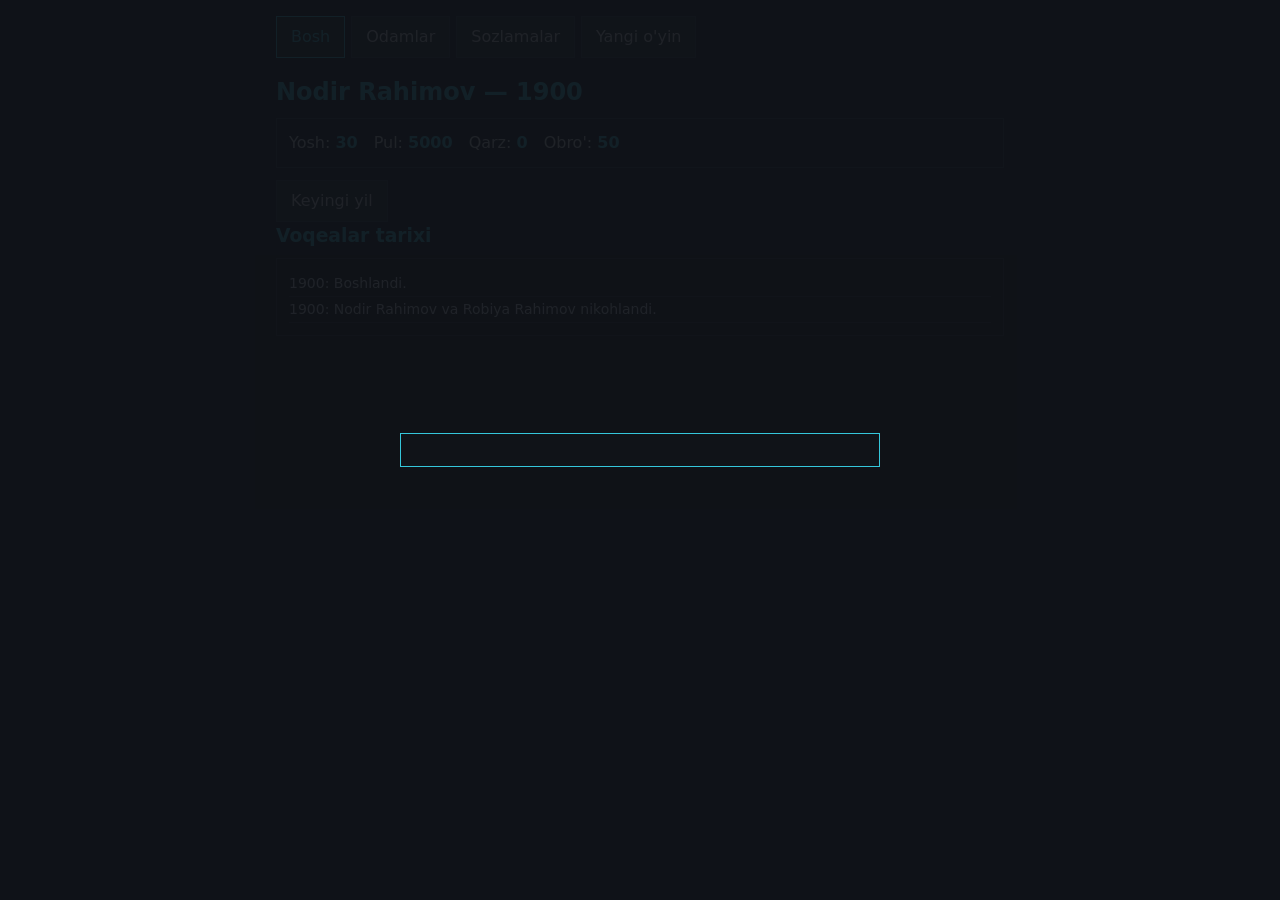
==== index.html @ 447b0ac4 "Rename variable/field naming table across intimacy files; fix file extensions Rename intimacy.js to " ====
<!doctype html>
<html lang="uz">
<head>
<meta charset="utf-8">
<meta name="viewport" content="width=device-width, initial-scale=1">
<title>Nasl</title>
<link rel="stylesheet" href="style.css">
</head>
<body>
<div id="ilova">
  <nav id="menyu"></nav>
  <main id="korinish"></main>
</div>
<div id="voqea" class="yashirin"><div class="oyna" id="voqeaOyna"></div></div>

<script src="engine.js"></script>
<script src="aloqa.js"></script>
<script src="tekshir.js"></script>
<script src="ui_intimacy.js"></script>
<script>
"use strict";
const $ = (id) => document.getElementById(id);
const ekranlar = { bosh: "Bosh", odamlar: "Odamlar", sozlamalar: "Sozlamalar", yangi: "Yangi o'yin" };
let ekran = "bosh";
let tanlangan = null;

// Sozlamalar yorlig'i va tanlovlari (faqat engine'dagi kalitlar)
const yorliq = {
  nikoh: "Nikoh", lesbian: "Ayollar orasidagi munosabat", xxx: "Ochiq mazmun",
  matn: "Matn ochiqligi", olim: "O'lim", tasodif: "Tasodif", qiyinlik: "Qiyinlik"
};
const tanlov = {
  nikoh: ["mono", "kop", "cheksiz"],
  matn: ["ishora", "orta", "ochiq"],
  tasodif: ["past", "orta", "yuqori"],
  qiyinlik: ["yumshoq", "normal", "qattiq"]
};

function el(tag, matn, cls) {
  const e = document.createElement(tag);
  if (matn != null) e.textContent = matn;
  if (cls) e.className = cls;
  return e;
}

function menyu() {
  const m = $("menyu"); m.innerHTML = "";
  for (const [k, v] of Object.entries(ekranlar)) {
    const b = el("button", v, k === ekran ? "faol" : "");
    b.onclick = () => { ekran = k; tanlangan = null; render(); };
    m.append(b);
  }
}

function boshEkran(r, S) {
  const me = Nasl.person(S.playerId);
  r.append(el("h2", `${Nasl.fullName(me)} — ${S.year}`));
  const k = el("div", null, "blok korsatkich");
  for (const [n, v] of [["Yosh", Nasl.age(me)], ["Pul", S.money], ["Qarz", S.debt], ["Obro'", S.honor]]) {
    const s = el("span", n + ": "); s.append(el("b", v)); k.append(s);
  }
  r.append(k);
  const t = el("button", S.flags.over ? "Nasl tugadi" : "Keyingi yil");
  t.disabled = !!S.pending || !!S.flags.over;
  t.onclick = () => Nasl.nextYear();
  r.append(t);
  const lb = el("div", null, "blok"); lb.id = "log";
  S.log.slice().reverse().forEach(l => lb.append(el("div", `${l.year}: ${l.text}`)));
  r.append(el("h3", "Voqealar tarixi"), lb);
}

function odamlarEkran(r) {
  r.append(el("h2", "Odamlar"));
  Nasl.familyView().forEach(f => {
    const q = el("div", null, "qator" + (f.alive ? "" : " vafot"));
    q.append(el("span", f.name), el("span", `${f.rel} · ${f.age} yosh${f.alive ? "" : " · vafot"}`));
    q.onclick = () => { tanlangan = f.id; render(); };
    r.append(q);
  });
}

function holatMatni(p) {
  if (p.diedYear != null) return "vafot etgan";
  if (p.spouses.length) return "nikohda";
  return "yolg'iz";
}

function kartochka(r, S) {
  const p = Nasl.person(tanlangan);
  const orqaga = el("button", "← Ro'yxatga");
  orqaga.onclick = () => { tanlangan = null; render(); };
  r.append(orqaga, el("h2", Nasl.fullName(p)));
  const b = el("div", null, "blok");
  [
    ["Yosh", Nasl.age(p)],
    ["Qarindoshlik", Nasl.relation(S.playerId, p.id)],
    ["Holat", holatMatni(p)],
    ["Tug'ilgan yil", p.born]
  ].forEach(([n, v]) => b.append(el("div", `${n}: ${v}`)));
  r.append(b);
  const B = Nasl.balance;
  const shubha = p.suspicion <= B.suspicionCalmMax ? "tinch" : (p.suspicion <= B.suspicionDoubtMax ? "shubhalanmoqda" : "ishonchi yo'q");
  const barlar = el("div", null, "blok");
  [["Mehr", p.affection, ""], ["Shubha", p.suspicion, shubha]].forEach(([n, v, s]) => {
    barlar.append(el("div", `${n}: ${v}${s ? " — " + s : ""}`));
    const bar = el("div", null, "bar"); const ich = el("i");
    ich.style.width = `${v / B.statMax * B.statMax}%`;
    bar.append(ich); barlar.append(bar);
  });
  r.append(barlar);
  r.append(el("h3", "Tarix"));
  const t = el("div", null, "blok");
  const ism = p.name;
  const qayd = S.log.filter(l => l.text.includes(ism)).slice().reverse();
  if (!qayd.length) t.append(el("div", "Yozuv yo'q."));
  qayd.forEach(l => t.append(el("div", `${l.year}: ${l.text}`)));
  r.append(t);
}

function sozlamalarEkran(r, S) {
  r.append(el("h2", "Sozlamalar"));
  const b = el("div", null, "blok");
  for (const [k, v] of Object.entries(S.settings)) {
    if (!(k in yorliq)) continue;
    const q = el("div", null, "sozlama");
    q.append(el("span", yorliq[k]));
    if (typeof v === "boolean") {
      const t = el("button", v ? "Yoqilgan" : "O'chiq");
      t.onclick = () => { S.settings[k] = !v; Nasl.save(); render(); };
      q.append(t);
    } else {
      const s = document.createElement("select");
      (tanlov[k] || [v]).forEach(o => { const op = el("option", o); op.value = o; if (o === v) op.selected = true; s.append(op); });
      s.onchange = () => { S.settings[k] = s.value; Nasl.save(); };
      q.append(s);
    }
    b.append(q);
  }
  r.append(b);
  const ta = document.createElement("textarea"); ta.className = "yashirin";
  const e = el("button", "Eksport"); e.onclick = () => { ta.classList.remove("yashirin"); ta.value = Nasl.exportJSON(); };
  const i = el("button", "Import");
  i.onclick = () => {
    if (ta.classList.contains("yashirin")) { ta.classList.remove("yashirin"); ta.value = ""; return; }
    try { Nasl.importJSON(ta.value); render(); } catch (x) { ta.value = "Xato: JSON noto'g'ri"; }
  };
  r.append(e, i, ta);
}

function yangiEkran(r) {
  r.append(el("h2", "Yangi o'yin"));
  r.append(el("p", "Joriy saqlash o'chiriladi."));
  const t = el("button", "Boshlash");
  t.onclick = () => { Nasl.newGame(); ekran = "bosh"; render(); };
  r.append(t);
}

function voqeaOyna(S) {
  const v = $("voqea"), o = $("voqeaOyna");
  const ev = S.pending && Nasl.events.find(e => e.id === S.pending);
  if (!ev) { v.classList.add("yashirin"); return; }
  v.classList.remove("yashirin"); o.innerHTML = "";
  o.append(el("h3", ev.title || "Voqea"), el("p", ev.text));
  ev.choices.forEach((c, i) => {
    const b = el("button", c.label);
    b.onclick = () => { Nasl.choose(i); render(); };
    o.append(b);
  });
}

function render() {
  const S = Nasl.state;
  if (!S) return;
  menyu();
  const r = $("korinish"); r.innerHTML = "";
  if (ekran === "bosh") boshEkran(r, S);
  else if (ekran === "odamlar") (tanlangan != null ? kartochka(r, S) : odamlarEkran(r));
  else if (ekran === "sozlamalar") sozlamalarEkran(r, S);
  else yangiEkran(r);
  voqeaOyna(S);
}

Nasl.init(".").then(render);
</script>
</body>
</html>
---- style.css ----
:root {
  --fon: #101318;
  --matn: #d5d8dc;
  --aksent: #35c6da;
  --tugma: #1c2027;
  --chegara: #2a303a;
}
* { box-sizing: border-box; }
body {
  margin: 0; background: var(--fon); color: var(--matn);
  font-family: system-ui, sans-serif; line-height: 1.5;
}
#ilova { max-width: 760px; margin: 0 auto; padding: 16px; }
nav { display: flex; flex-wrap: wrap; gap: 6px; margin-bottom: 16px; }
button {
  background: var(--tugma); color: var(--matn);
  border: 1px solid var(--chegara); padding: 8px 14px; cursor: pointer; font: inherit;
}
button:hover:not(:disabled) { border-color: var(--aksent); }
button.faol { border-color: var(--aksent); color: var(--aksent); }
button:disabled { opacity: .45; cursor: not-allowed; }
h2, h3 { color: var(--aksent); margin: 0 0 8px; }
.blok { border: 1px solid var(--chegara); padding: 12px; margin-bottom: 12px; }
.korsatkich { display: flex; flex-wrap: wrap; gap: 16px; }
.korsatkich span b { color: var(--aksent); }
#log { max-height: 260px; overflow: auto; font-size: 14px; }
#log div { padding: 2px 0; border-bottom: 1px solid var(--chegara); }
.qator {
  display: flex; justify-content: space-between; gap: 8px;
  padding: 8px; border-bottom: 1px solid var(--chegara); cursor: pointer;
}
.qator:hover { background: var(--tugma); }
.vafot { opacity: .5; }
.bar { height: 8px; background: var(--tugma); border: 1px solid var(--chegara); margin: 4px 0 10px; }
.bar i { display: block; height: 100%; background: var(--aksent); }
.yashirin { display: none; }
.sozlama { display: flex; justify-content: space-between; align-items: center; padding: 6px 0; gap: 8px; }
select, textarea {
  background: var(--tugma); color: var(--matn); border: 1px solid var(--chegara);
  padding: 6px; font: inherit;
}
textarea { width: 100%; height: 90px; }
#voqea {
  position: fixed; inset: 0; background: rgba(16, 19, 24, .92);
  display: flex; align-items: center; justify-content: center; padding: 16px;
}
#voqea .oyna {
  background: var(--fon); border: 1px solid var(--aksent);
  max-width: 480px; width: 100%; padding: 16px;
}
#voqea button { display: block; width: 100%; margin-top: 8px; text-align: left; }
@media (max-width: 480px) { #ilova { padding: 10px; } }
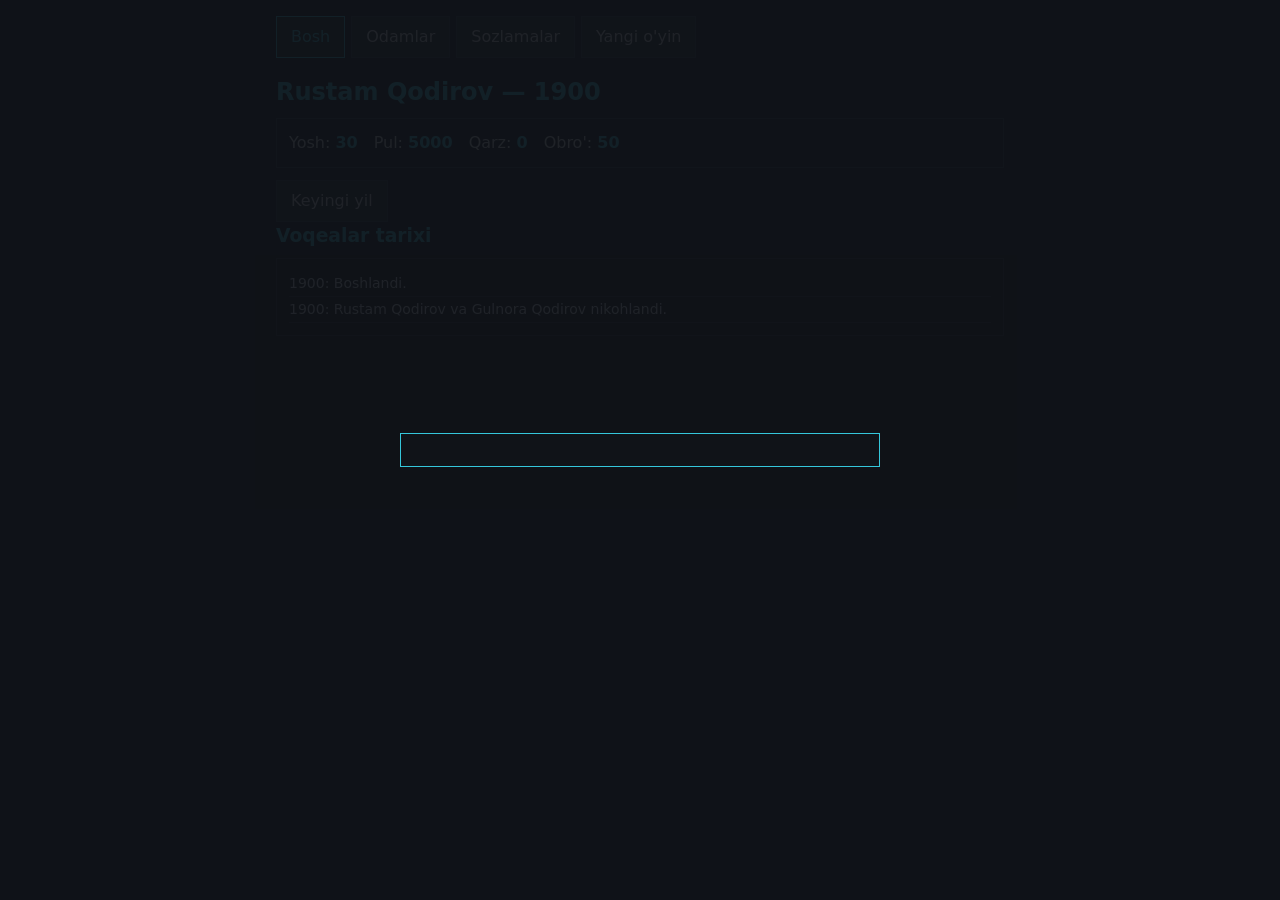
==== commit 20001515: "Finish naming cleanup: case-variant keys and intimacy op rename Rename balance.json's startAffection" ====
--- a/index.html
+++ b/index.html
@@ -99,9 +99,9 @@
   ].forEach(([n, v]) => b.append(el("div", `${n}: ${v}`)));
   r.append(b);
   const B = Nasl.balance;
-  const shubha = p.suspicion <= B.suspicionCalmMax ? "tinch" : (p.suspicion <= B.suspicionDoubtMax ? "shubhalanmoqda" : "ishonchi yo'q");
+  const shubha = p.shubha <= B.shubhaCalmMax ? "tinch" : (p.shubha <= B.shubhaDoubtMax ? "shubhalanmoqda" : "ishonchi yo'q");
   const barlar = el("div", null, "blok");
-  [["Mehr", p.affection, ""], ["Shubha", p.suspicion, shubha]].forEach(([n, v, s]) => {
+  [["Mehr", p.mehr, ""], ["Shubha", p.shubha, shubha]].forEach(([n, v, s]) => {
     barlar.append(el("div", `${n}: ${v}${s ? " — " + s : ""}`));
     const bar = el("div", null, "bar"); const ich = el("i");
     ich.style.width = `${v / B.statMax * B.statMax}%`;
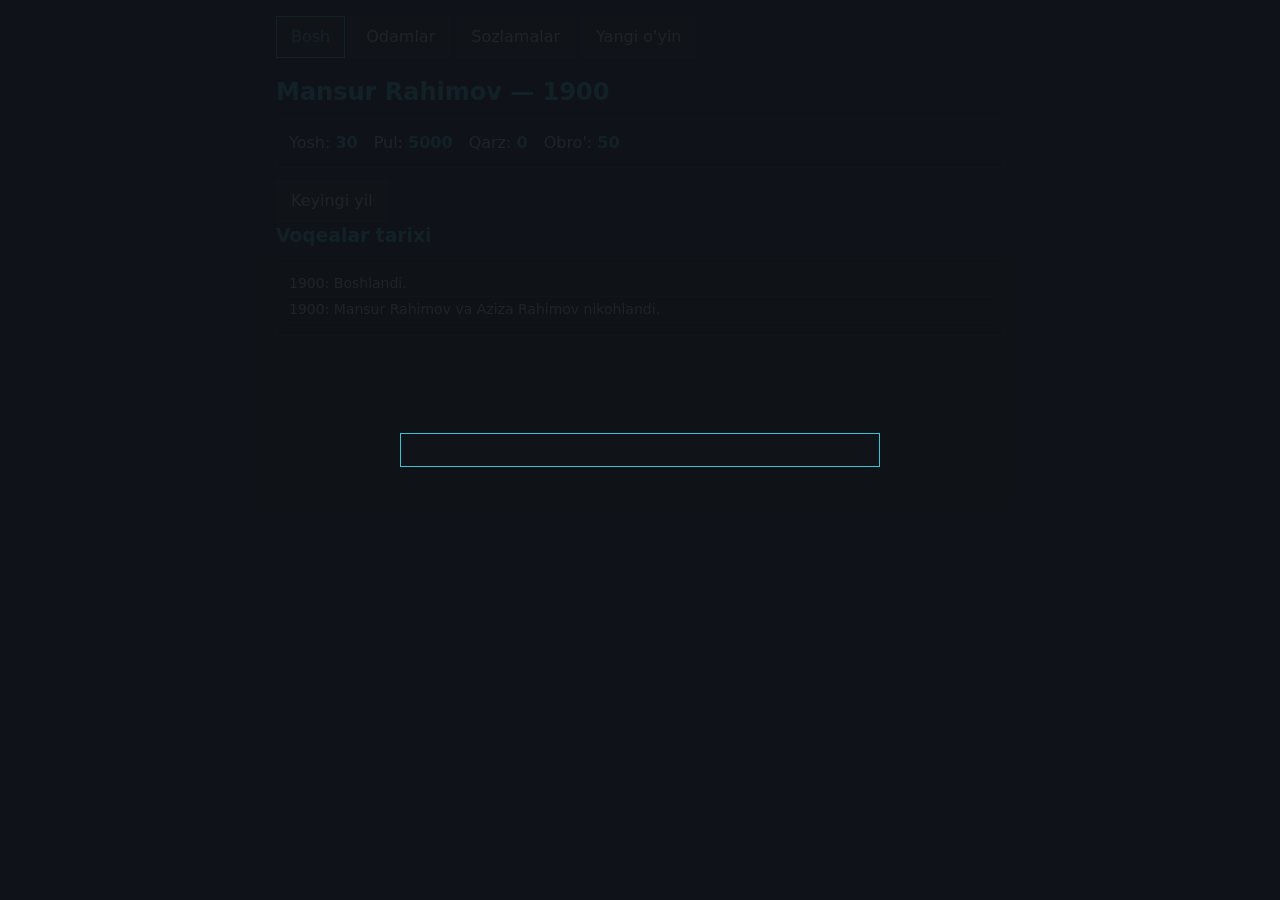
==== commit ba1b8cd1: "Wire up method/settings UI and fix two JS bugs found via browser testing index.html: fix script load" ====
--- a/index.html
+++ b/index.html
@@ -13,9 +13,11 @@
 </div>
 <div id="voqea" class="yashirin"><div class="oyna" id="voqeaOyna"></div></div>
 
-<script src="engine.js"></script>
+<script src="settings_extra.js"></script>
 <script src="aloqa.js"></script>
 <script src="tekshir.js"></script>
+<script src="resolve_year.js"></script>
+<script src="engine.js"></script>
 <script src="ui_intimacy.js"></script>
 <script>
 "use strict";
@@ -108,6 +110,9 @@
     bar.append(ich); barlar.append(bar);
   });
   r.append(barlar);
+  const usullar = el("div"); usullar.id = "usullar";
+  r.append(usullar);
+  if (window.usullarniChiz) window.usullarniChiz(usullar, S, B, p.id);
   r.append(el("h3", "Tarix"));
   const t = el("div", null, "blok");
   const ism = p.name;
@@ -137,6 +142,9 @@
     b.append(q);
   }
   r.append(b);
+  const extraSozlamalar = el("div"); extraSozlamalar.id = "extra-sozlamalar";
+  r.append(extraSozlamalar);
+  if (window.extraSozlamalarniChiz) window.extraSozlamalarniChiz(extraSozlamalar, S);
   const ta = document.createElement("textarea"); ta.className = "yashirin";
   const e = el("button", "Eksport"); e.onclick = () => { ta.classList.remove("yashirin"); ta.value = Nasl.exportJSON(); };
   const i = el("button", "Import");
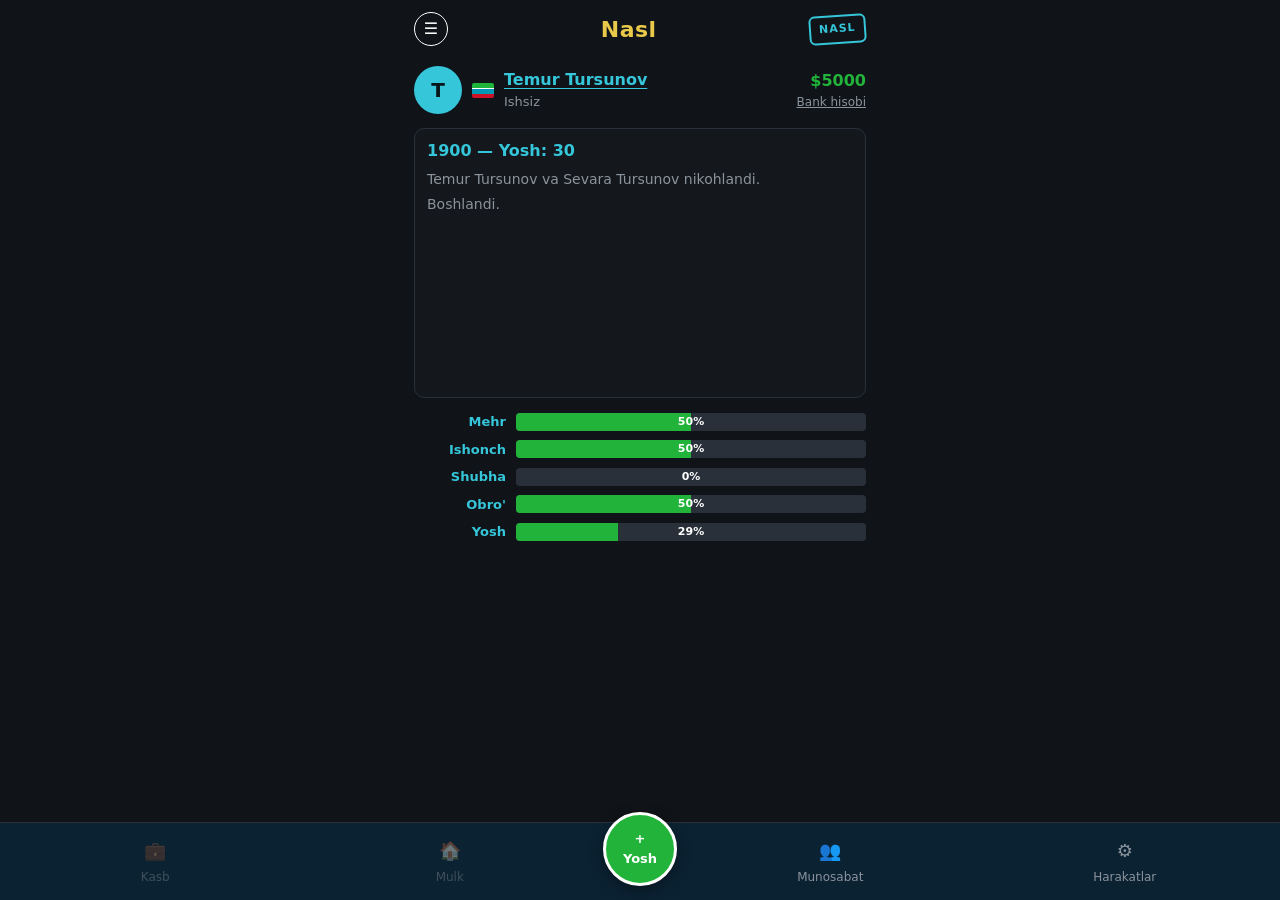
==== commit 2225724f: "Rewrite new-game generation and redesign the UI shell engine.js: newGame() now creates exactly three" ====
--- a/index.html
+++ b/index.html
@@ -8,9 +8,45 @@
 </head>
 <body>
 <div id="ilova">
-  <nav id="menyu"></nav>
-  <main id="korinish"></main>
+
+  <header id="sarlavha">
+    <button class="doira-tugma" id="menyuTugma">&#9776;</button>
+    <div class="nasl-nom">Nasl</div>
+    <div class="muhr">NASL</div>
+  </header>
+  <div id="menyuRoyxat" class="yashirin"></div>
+
+  <section id="malumot"></section>
+
+  <section id="lenta"></section>
+
+  <section id="statlar"></section>
+
 </div>
+
+<nav id="harakatPanel">
+  <button class="harakat-ustun" id="kasbTugma" disabled title="Hali mavjud emas">
+    <span class="ikon">&#128188;</span>Kasb
+  </button>
+  <button class="harakat-ustun" id="mulkTugma" disabled title="Hali mavjud emas">
+    <span class="ikon">&#127968;</span>Mulk
+  </button>
+  <button class="yosh-doira" id="yoshTugma">+ Yosh</button>
+  <button class="harakat-ustun" id="munosabatTugma">
+    <span class="ikon">&#128101;</span>Munosabat
+  </button>
+  <button class="harakat-ustun" id="harakatlarTugma">
+    <span class="ikon">&#9881;</span>Harakatlar
+  </button>
+</nav>
+
+<div id="sheet" class="yashirin">
+  <div class="sheet-ichki">
+    <div class="sheet-bosh"><button id="sheetYopish">&times;</button></div>
+    <div id="sheetTana"></div>
+  </div>
+</div>
+
 <div id="voqea" class="yashirin"><div class="oyna" id="voqeaOyna"></div></div>
 
 <script src="settings_extra.js"></script>
@@ -23,10 +59,11 @@
 "use strict";
 const $ = (id) => document.getElementById(id);
 const ekranlar = { bosh: "Bosh", odamlar: "Odamlar", sozlamalar: "Sozlamalar", yangi: "Yangi o'yin" };
-let ekran = "bosh";
+let ekranSheet = null; // null | "odamlar" | "sozlamalar" | "yangi"
 let tanlangan = null;
-
-// Sozlamalar yorlig'i va tanlovlari (faqat engine'dagi kalitlar)
+let menyuOchiq = false;
+let bankOchiq = false;
+
 const yorliq = {
   nikoh: "Nikoh", lesbian: "Ayollar orasidagi munosabat", xxx: "Ochiq mazmun",
   matn: "Matn ochiqligi", olim: "O'lim", tasodif: "Tasodif", qiyinlik: "Qiyinlik"
@@ -45,30 +82,69 @@
   return e;
 }
 
-function menyu() {
-  const m = $("menyu"); m.innerHTML = "";
-  for (const [k, v] of Object.entries(ekranlar)) {
-    const b = el("button", v, k === ekran ? "faol" : "");
-    b.onclick = () => { ekran = k; tanlangan = null; render(); };
-    m.append(b);
+function statQator(yorliqMatn, qiymat, maks) {
+  const q = el("div", null, "stat-qator");
+  q.append(el("span", yorliqMatn, "stat-yorliq"));
+  const bar = el("div", null, "stat-bar");
+  const foiz = Math.max(0, Math.min(100, Math.round((qiymat / maks) * 100)));
+  const ich = el("i"); ich.style.width = foiz + "%";
+  const sonMatn = el("span", foiz + "%", "stat-foiz");
+  bar.append(ich, sonMatn);
+  q.append(bar);
+  return q;
+}
+
+function renderMalumot(S, B) {
+  const r = $("malumot"); r.innerHTML = "";
+  const me = Nasl.person(S.playerId);
+  r.append(el("div", me.name[0], "avatar"));
+  r.append(el("div", null, "bayroq"));
+
+  const info = el("div", null, "shaxs-info");
+  info.append(el("div", Nasl.fullName(me), "ism"));
+  info.append(el("div", (S.job && S.job.title) || "Ishsiz", "kasb"));
+  r.append(info);
+
+  const moliya = el("div", null, "moliya");
+  moliya.append(el("div", "$" + S.money, "pul-son"));
+  const bankTugma = el("button", "Bank hisobi", "bank-tugma");
+  bankTugma.onclick = () => { bankOchiq = !bankOchiq; renderMalumot(S, B); };
+  moliya.append(bankTugma);
+  if (bankOchiq) moliya.append(el("div", "Qarz: $" + S.debt, "qarz-qatori"));
+  r.append(moliya);
+}
+
+function renderLenta(S) {
+  const r = $("lenta"); r.innerHTML = "";
+  const me = Nasl.person(S.playerId);
+  const yillar = [];
+  for (const l of S.log) {
+    let guruh = yillar[yillar.length - 1];
+    if (!guruh || guruh.year !== l.year) { guruh = { year: l.year, matnlar: [] }; yillar.push(guruh); }
+    guruh.matnlar.push(l.text);
   }
-}
-
-function boshEkran(r, S) {
-  const me = Nasl.person(S.playerId);
-  r.append(el("h2", `${Nasl.fullName(me)} — ${S.year}`));
-  const k = el("div", null, "blok korsatkich");
-  for (const [n, v] of [["Yosh", Nasl.age(me)], ["Pul", S.money], ["Qarz", S.debt], ["Obro'", S.honor]]) {
-    const s = el("span", n + ": "); s.append(el("b", v)); k.append(s);
-  }
-  r.append(k);
-  const t = el("button", S.flags.over ? "Nasl tugadi" : "Keyingi yil");
-  t.disabled = !!S.pending || !!S.flags.over;
-  t.onclick = () => Nasl.nextYear();
-  r.append(t);
-  const lb = el("div", null, "blok"); lb.id = "log";
-  S.log.slice().reverse().forEach(l => lb.append(el("div", `${l.year}: ${l.text}`)));
-  r.append(el("h3", "Voqealar tarixi"), lb);
+  if (!yillar.length) { r.append(el("div", "Voqealar yo'q.", "lenta-matn")); return; }
+  yillar.forEach(g => {
+    r.append(el("div", `${g.year} — Yosh: ${g.year - me.born}`, "lenta-sarlavha"));
+    g.matnlar.forEach(m => r.append(el("div", m, "lenta-matn")));
+  });
+  r.scrollTop = r.scrollHeight;
+}
+
+function renderStatlar(S, B) {
+  const r = $("statlar"); r.innerHTML = "";
+  const xotin = S.xotinId != null ? Nasl.person(S.xotinId) : null;
+  r.append(statQator("Mehr", (xotin && xotin.mehr) || 0, B.statMax));
+  r.append(statQator("Ishonch", (xotin && xotin.ishonch) || 0, B.statMax));
+  r.append(statQator("Shubha", (xotin && xotin.shubha) || 0, B.statMax));
+  r.append(statQator("Obro'", S.honor, B.honorMax));
+  r.append(statQator("Yosh", Nasl.age(Nasl.person(S.playerId)), B.maxAge));
+}
+
+function holatMatni(p) {
+  if (p.diedYear != null) return "vafot etgan";
+  if (p.spouses.length) return "nikohda";
+  return "yolg'iz";
 }
 
 function odamlarEkran(r) {
@@ -76,21 +152,15 @@
   Nasl.familyView().forEach(f => {
     const q = el("div", null, "qator" + (f.alive ? "" : " vafot"));
     q.append(el("span", f.name), el("span", `${f.rel} · ${f.age} yosh${f.alive ? "" : " · vafot"}`));
-    q.onclick = () => { tanlangan = f.id; render(); };
+    q.onclick = () => { tanlangan = f.id; renderSheet(); };
     r.append(q);
   });
-}
-
-function holatMatni(p) {
-  if (p.diedYear != null) return "vafot etgan";
-  if (p.spouses.length) return "nikohda";
-  return "yolg'iz";
 }
 
 function kartochka(r, S) {
   const p = Nasl.person(tanlangan);
   const orqaga = el("button", "← Ro'yxatga");
-  orqaga.onclick = () => { tanlangan = null; render(); };
+  orqaga.onclick = () => { tanlangan = null; renderSheet(); };
   r.append(orqaga, el("h2", Nasl.fullName(p)));
   const b = el("div", null, "blok");
   [
@@ -131,7 +201,7 @@
     q.append(el("span", yorliq[k]));
     if (typeof v === "boolean") {
       const t = el("button", v ? "Yoqilgan" : "O'chiq");
-      t.onclick = () => { S.settings[k] = !v; Nasl.save(); render(); };
+      t.onclick = () => { S.settings[k] = !v; Nasl.save(); renderSheet(); };
       q.append(t);
     } else {
       const s = document.createElement("select");
@@ -150,7 +220,7 @@
   const i = el("button", "Import");
   i.onclick = () => {
     if (ta.classList.contains("yashirin")) { ta.classList.remove("yashirin"); ta.value = ""; return; }
-    try { Nasl.importJSON(ta.value); render(); } catch (x) { ta.value = "Xato: JSON noto'g'ri"; }
+    try { Nasl.importJSON(ta.value); renderSheet(); } catch (x) { ta.value = "Xato: JSON noto'g'ri"; }
   };
   r.append(e, i, ta);
 }
@@ -159,8 +229,36 @@
   r.append(el("h2", "Yangi o'yin"));
   r.append(el("p", "Joriy saqlash o'chiriladi."));
   const t = el("button", "Boshlash");
-  t.onclick = () => { Nasl.newGame(); ekran = "bosh"; render(); };
+  t.onclick = () => { Nasl.newGame(); ekranSheet = null; tanlangan = null; render(); };
   r.append(t);
+}
+
+function renderSheet() {
+  const sheet = $("sheet");
+  if (!ekranSheet) { sheet.classList.add("yashirin"); return; }
+  sheet.classList.remove("yashirin");
+  const r = $("sheetTana"); r.innerHTML = "";
+  const S = Nasl.state;
+  if (ekranSheet === "odamlar") (tanlangan != null ? kartochka(r, S) : odamlarEkran(r));
+  else if (ekranSheet === "sozlamalar") sozlamalarEkran(r, S);
+  else if (ekranSheet === "yangi") yangiEkran(r);
+}
+
+function renderMenyuRoyxat() {
+  const m = $("menyuRoyxat");
+  if (!menyuOchiq) { m.classList.add("yashirin"); return; }
+  m.innerHTML = "";
+  for (const [k, v] of Object.entries(ekranlar)) {
+    const b = el("button", v);
+    b.onclick = () => {
+      menyuOchiq = false;
+      ekranSheet = k === "bosh" ? null : k;
+      tanlangan = null;
+      render();
+    };
+    m.append(b);
+  }
+  m.classList.remove("yashirin");
 }
 
 function voqeaOyna(S) {
@@ -179,14 +277,21 @@
 function render() {
   const S = Nasl.state;
   if (!S) return;
-  menyu();
-  const r = $("korinish"); r.innerHTML = "";
-  if (ekran === "bosh") boshEkran(r, S);
-  else if (ekran === "odamlar") (tanlangan != null ? kartochka(r, S) : odamlarEkran(r));
-  else if (ekran === "sozlamalar") sozlamalarEkran(r, S);
-  else yangiEkran(r);
+  const B = Nasl.balance;
+  renderMalumot(S, B);
+  renderLenta(S);
+  renderStatlar(S, B);
+  renderMenyuRoyxat();
+  renderSheet();
   voqeaOyna(S);
-}
+  $("yoshTugma").disabled = !!(S.pending || S.flags.over);
+}
+
+$("menyuTugma").onclick = () => { menyuOchiq = !menyuOchiq; renderMenyuRoyxat(); };
+$("sheetYopish").onclick = () => { ekranSheet = null; tanlangan = null; render(); };
+$("yoshTugma").onclick = () => Nasl.nextYear();
+$("munosabatTugma").onclick = () => { ekranSheet = "odamlar"; tanlangan = null; render(); };
+$("harakatlarTugma").onclick = () => { ekranSheet = "sozlamalar"; render(); };
 
 Nasl.init(".").then(render);
 </script>
--- a/style.css
+++ b/style.css
@@ -1,8 +1,10 @@
 :root {
   --fon: #101318;
+  --panel: #0b2233;
+  --aksent: #35c6da;
+  --yashil: #22b43a;
   --matn: #d5d8dc;
-  --aksent: #35c6da;
-  --tugma: #1c2027;
+  --kulrang: #8b939c;
   --chegara: #2a303a;
 }
 * { box-sizing: border-box; }
@@ -10,43 +12,175 @@
   margin: 0; background: var(--fon); color: var(--matn);
   font-family: system-ui, sans-serif; line-height: 1.5;
 }
-#ilova { max-width: 760px; margin: 0 auto; padding: 16px; }
-nav { display: flex; flex-wrap: wrap; gap: 6px; margin-bottom: 16px; }
+button { font: inherit; }
+#ilova { max-width: 480px; margin: 0 auto; padding-bottom: 96px; min-height: 100vh; }
+
+/* a) sarlavha */
+#sarlavha {
+  display: flex; align-items: center; justify-content: space-between;
+  padding: 12px 14px;
+}
+.doira-tugma {
+  width: 34px; height: 34px; border-radius: 50%;
+  background: transparent; border: 1px solid #fff; color: #fff;
+  cursor: pointer; display: flex; align-items: center; justify-content: center;
+  font-size: 16px; padding: 0;
+}
+.nasl-nom { color: #e8c94a; font-weight: 800; font-size: 22px; letter-spacing: .5px; }
+.muhr {
+  border: 2px solid var(--aksent); color: var(--aksent); font-weight: 800;
+  font-size: 11px; letter-spacing: 1px; padding: 4px 8px; border-radius: 6px;
+  transform: rotate(-4deg);
+}
+
+/* dropdown menyu */
+#menyuRoyxat {
+  position: absolute; top: 56px; left: 14px; z-index: 20;
+  background: var(--panel); border: 1px solid var(--chegara); border-radius: 10px;
+  overflow: hidden; min-width: 160px; box-shadow: 0 8px 24px rgba(0,0,0,.5);
+}
+#menyuRoyxat button {
+  display: block; width: 100%; text-align: left; background: none; border: none;
+  color: var(--matn); padding: 12px 16px; cursor: pointer; border-bottom: 1px solid var(--chegara);
+}
+#menyuRoyxat button:last-child { border-bottom: none; }
+#menyuRoyxat button:hover { background: var(--tugma, #1c2027); color: var(--aksent); }
+
+/* b) ma'lumot qatori */
+#malumot {
+  display: flex; align-items: center; gap: 10px; padding: 8px 14px 14px;
+}
+.avatar {
+  width: 48px; height: 48px; border-radius: 50%; background: var(--aksent);
+  color: #06161a; font-weight: 800; font-size: 20px;
+  display: flex; align-items: center; justify-content: center; flex-shrink: 0;
+}
+.bayroq {
+  width: 22px; height: 15px; flex-shrink: 0; border-radius: 2px; overflow: hidden;
+  background: linear-gradient(#1eb53a 0 33%, #fff 33% 38%, #0099b5 38% 71%, #fff 71% 76%, #ce1126 76% 100%);
+}
+.shaxs-info { flex: 1; min-width: 0; }
+.ism { color: var(--aksent); font-weight: 700; text-decoration: underline; text-underline-offset: 3px; }
+.kasb { color: var(--kulrang); font-size: 13px; }
+.moliya { text-align: right; flex-shrink: 0; }
+.pul-son { color: var(--yashil); font-weight: 800; font-size: 16px; }
+.bank-tugma {
+  display: block; background: none; border: none; color: var(--kulrang);
+  font-size: 12px; cursor: pointer; padding: 0; text-decoration: underline;
+}
+.qarz-qatori { color: var(--kulrang); font-size: 12px; margin-top: 2px; }
+
+/* c) voqealar lentasi */
+#lenta {
+  height: 270px; overflow-y: auto; margin: 0 14px 14px;
+  border: 1px solid var(--chegara); border-radius: 10px; padding: 10px 12px;
+  background: rgba(255,255,255,.015);
+}
+.lenta-sarlavha { color: var(--aksent); font-weight: 700; margin: 10px 0 4px; }
+.lenta-sarlavha:first-child { margin-top: 0; }
+.lenta-matn { color: var(--kulrang); font-size: 14px; padding: 2px 0; }
+
+/* e) statlar */
+#statlar { padding: 0 14px 14px; }
+.stat-qator { display: flex; align-items: center; gap: 10px; margin-bottom: 8px; }
+.stat-yorliq {
+  color: var(--aksent); font-weight: 700; width: 92px; text-align: right;
+  font-size: 13px; flex-shrink: 0;
+}
+.stat-bar {
+  flex: 1; height: 18px; background: var(--chegara); border-radius: 4px;
+  position: relative; overflow: hidden;
+}
+.stat-bar i {
+  display: block; height: 100%; background: var(--yashil);
+}
+.stat-foiz {
+  position: absolute; inset: 0; display: flex; align-items: center; justify-content: center;
+  color: #fff; font-size: 11px; font-weight: 700;
+}
+
+/* d) harakat paneli */
+#harakatPanel {
+  position: fixed; left: 0; right: 0; bottom: 0; z-index: 15;
+  background: var(--panel); border-top: 1px solid var(--chegara);
+  display: grid; grid-template-columns: 1fr 1fr auto 1fr 1fr;
+  align-items: center; padding: 6px 8px calc(6px + env(safe-area-inset-bottom, 0px));
+}
+.harakat-ustun {
+  background: none; border: none; color: var(--kulrang);
+  display: flex; flex-direction: column; align-items: center; gap: 4px;
+  padding: 8px 2px; cursor: pointer; font-size: 12px;
+}
+.harakat-ustun:disabled { opacity: .4; cursor: not-allowed; }
+.harakat-ustun .ikon { font-size: 18px; }
+.yosh-doira {
+  width: 74px; height: 74px; border-radius: 50%;
+  background: var(--yashil); border: 3px solid #fff; color: #fff;
+  font-weight: 800; font-size: 13px; cursor: pointer;
+  display: flex; align-items: center; justify-content: center;
+  margin: -26px 6px 0; box-shadow: 0 4px 14px rgba(0,0,0,.4);
+}
+.yosh-doira:disabled { opacity: .5; cursor: not-allowed; }
+
+/* f) pastdan chiqadigan sheet */
+#sheet {
+  position: fixed; inset: 0; background: rgba(16,19,24,.7); z-index: 30;
+  align-items: flex-end; justify-content: center;
+}
+#sheet:not(.yashirin) { display: flex; }
+.sheet-ichki {
+  background: var(--fon); width: 100%; max-width: 480px; max-height: 85vh;
+  border-radius: 16px 16px 0 0; border: 1px solid var(--chegara); border-bottom: none;
+  display: flex; flex-direction: column; overflow: hidden;
+}
+.sheet-bosh {
+  display: flex; justify-content: flex-end; padding: 8px 10px;
+  border-bottom: 1px solid var(--chegara);
+}
+.sheet-bosh button {
+  background: none; border: none; color: var(--matn); font-size: 22px;
+  cursor: pointer; line-height: 1; padding: 4px 8px;
+}
+#sheetTana { overflow-y: auto; padding: 14px; }
+
+/* eski umumiy uslublar */
+.blok { border: 1px solid var(--chegara); padding: 12px; margin-bottom: 12px; }
+h2, h3 { color: var(--aksent); margin: 0 0 8px; }
 button {
-  background: var(--tugma); color: var(--matn);
-  border: 1px solid var(--chegara); padding: 8px 14px; cursor: pointer; font: inherit;
+  background: #1c2027; color: var(--matn);
+  border: 1px solid var(--chegara); padding: 8px 14px; cursor: pointer;
 }
 button:hover:not(:disabled) { border-color: var(--aksent); }
 button.faol { border-color: var(--aksent); color: var(--aksent); }
 button:disabled { opacity: .45; cursor: not-allowed; }
-h2, h3 { color: var(--aksent); margin: 0 0 8px; }
-.blok { border: 1px solid var(--chegara); padding: 12px; margin-bottom: 12px; }
-.korsatkich { display: flex; flex-wrap: wrap; gap: 16px; }
-.korsatkich span b { color: var(--aksent); }
 #log { max-height: 260px; overflow: auto; font-size: 14px; }
 #log div { padding: 2px 0; border-bottom: 1px solid var(--chegara); }
 .qator {
   display: flex; justify-content: space-between; gap: 8px;
   padding: 8px; border-bottom: 1px solid var(--chegara); cursor: pointer;
 }
-.qator:hover { background: var(--tugma); }
+.qator:hover { background: #1c2027; }
 .vafot { opacity: .5; }
-.bar { height: 8px; background: var(--tugma); border: 1px solid var(--chegara); margin: 4px 0 10px; }
+.bar { height: 8px; background: #1c2027; border: 1px solid var(--chegara); margin: 4px 0 10px; }
 .bar i { display: block; height: 100%; background: var(--aksent); }
 .yashirin { display: none; }
 .sozlama { display: flex; justify-content: space-between; align-items: center; padding: 6px 0; gap: 8px; }
 select, textarea {
-  background: var(--tugma); color: var(--matn); border: 1px solid var(--chegara);
+  background: #1c2027; color: var(--matn); border: 1px solid var(--chegara);
   padding: 6px; font: inherit;
 }
 textarea { width: 100%; height: 90px; }
+.usul {
+  display: block; width: 100%; text-align: left; margin-bottom: 6px;
+}
 #voqea {
   position: fixed; inset: 0; background: rgba(16, 19, 24, .92);
-  display: flex; align-items: center; justify-content: center; padding: 16px;
+  align-items: center; justify-content: center; padding: 16px; z-index: 40;
 }
+#voqea:not(.yashirin) { display: flex; }
 #voqea .oyna {
   background: var(--fon); border: 1px solid var(--aksent);
   max-width: 480px; width: 100%; padding: 16px;
 }
 #voqea button { display: block; width: 100%; margin-top: 8px; text-align: left; }
-@media (max-width: 480px) { #ilova { padding: 10px; } }
+@media (max-width: 480px) { #ilova { padding-bottom: 92px; } }
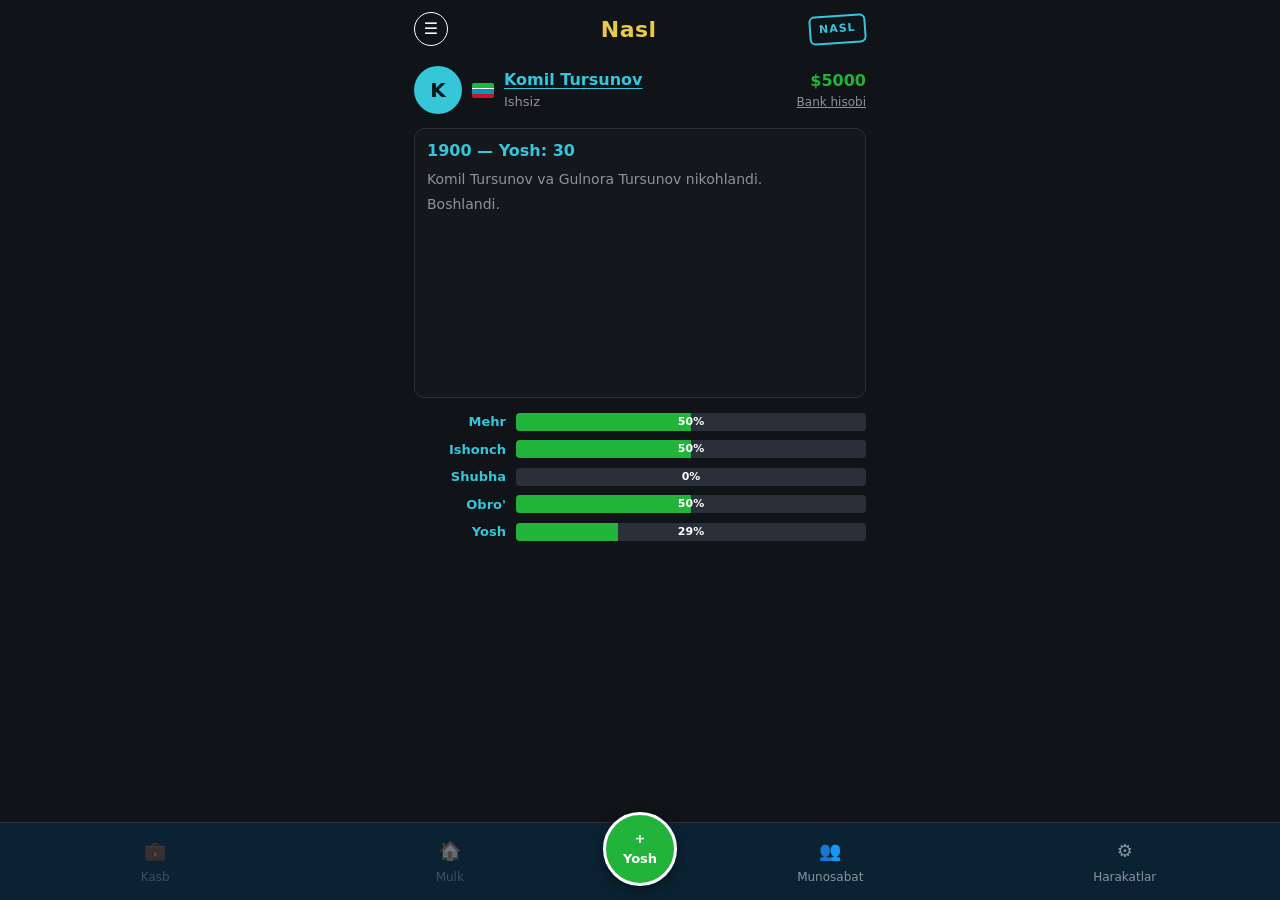
==== commit 2c5fe78c: "Add dating/marriage/divorce flow and split Munosabat vs Harakatlar engine.js: new tanishish() (meet " ====
--- a/index.html
+++ b/index.html
@@ -59,10 +59,12 @@
 "use strict";
 const $ = (id) => document.getElementById(id);
 const ekranlar = { bosh: "Bosh", odamlar: "Odamlar", sozlamalar: "Sozlamalar", yangi: "Yangi o'yin" };
-let ekranSheet = null; // null | "odamlar" | "sozlamalar" | "yangi"
+let ekranSheet = null; // null | "odamlar" | "sozlamalar" | "yangi" | "harakatlar"
 let tanlangan = null;
 let menyuOchiq = false;
 let bankOchiq = false;
+let odamlarBolim = null; // null | "oila"
+let harakatBolim = null; // null | "sevgi"
 
 const yorliq = {
   nikoh: "Nikoh", lesbian: "Ayollar orasidagi munosabat", xxx: "Ochiq mazmun",
@@ -147,14 +149,33 @@
   return "yolg'iz";
 }
 
+const YAQIN_HOLAT = ["xotin", "sevgili", "yashirin"];
+const YAQIN_REL = ["qiz", "o'g'il"];
+
+function odamQatori(f, r) {
+  const q = el("div", null, "qator" + (f.alive ? "" : " vafot"));
+  const rel = f.holat === "sevgili" ? "sevgili" : f.rel;
+  q.append(el("span", f.name), el("span", `${rel} · ${f.age} yosh${f.alive ? "" : " · vafot"}`));
+  q.onclick = () => { tanlangan = f.id; renderSheet(); };
+  r.append(q);
+}
+
 function odamlarEkran(r) {
+  if (odamlarBolim === "oila") {
+    const orqaga = el("button", "← Odamlar");
+    orqaga.onclick = () => { odamlarBolim = null; renderSheet(); };
+    r.append(orqaga, el("h2", "Oila"));
+    Nasl.familyView().forEach(f => odamQatori(f, r));
+    return;
+  }
   r.append(el("h2", "Odamlar"));
-  Nasl.familyView().forEach(f => {
-    const q = el("div", null, "qator" + (f.alive ? "" : " vafot"));
-    q.append(el("span", f.name), el("span", `${f.rel} · ${f.age} yosh${f.alive ? "" : " · vafot"}`));
-    q.onclick = () => { tanlangan = f.id; renderSheet(); };
-    r.append(q);
-  });
+  const oilaTugma = el("button", "Oila →");
+  oilaTugma.onclick = () => { odamlarBolim = "oila"; renderSheet(); };
+  r.append(oilaTugma);
+  const yaqinlar = Nasl.familyView().filter(f =>
+    f.alive && (YAQIN_HOLAT.includes(f.holat) || YAQIN_REL.includes(f.rel)));
+  if (!yaqinlar.length) r.append(el("div", "Hozircha yaqin odam yo'q.", "lenta-matn"));
+  yaqinlar.forEach(f => odamQatori(f, r));
 }
 
 function kartochka(r, S) {
@@ -180,6 +201,18 @@
     bar.append(ich); barlar.append(bar);
   });
   r.append(barlar);
+
+  if (p.holat === "sevgili" && p.mehr >= 60) {
+    const taklif = el("button", "Nikoh taklifi");
+    taklif.onclick = () => { Nasl.nikohTaklifi(p.id); renderSheet(); };
+    r.append(taklif);
+  }
+  if (p.holat === "xotin") {
+    const ajralish = el("button", "Ajralish");
+    ajralish.onclick = () => { Nasl.ajralish(p.id); renderSheet(); };
+    r.append(ajralish);
+  }
+
   const usullar = el("div"); usullar.id = "usullar";
   r.append(usullar);
   if (window.usullarniChiz) window.usullarniChiz(usullar, S, B, p.id);
@@ -233,6 +266,30 @@
   r.append(t);
 }
 
+const HARAKAT_BOLIMLAR = ["Sevgi", "Karyera", "Mulk", "Saroy", "Sog'liq"];
+
+function harakatlarEkran(r, S) {
+  if (harakatBolim === "sevgi") {
+    const orqaga = el("button", "← Harakatlar");
+    orqaga.onclick = () => { harakatBolim = null; renderSheet(); };
+    r.append(orqaga, el("h2", "Sevgi"));
+    const tanishish = el("button", "Tanishish");
+    const shuYilTanishgan = S.flags.tanishishYili === S.year;
+    tanishish.disabled = shuYilTanishgan;
+    if (shuYilTanishgan) tanishish.title = "Bu yil allaqachon tanishgansiz";
+    tanishish.onclick = () => { Nasl.tanishish(); renderSheet(); };
+    r.append(tanishish);
+    return;
+  }
+  r.append(el("h2", "Harakatlar"));
+  HARAKAT_BOLIMLAR.forEach(nom => {
+    const b = el("button", nom, "usul");
+    if (nom === "Sevgi") b.onclick = () => { harakatBolim = "sevgi"; renderSheet(); };
+    else { b.disabled = true; b.title = "Hali mavjud emas"; }
+    r.append(b);
+  });
+}
+
 function renderSheet() {
   const sheet = $("sheet");
   if (!ekranSheet) { sheet.classList.add("yashirin"); return; }
@@ -242,6 +299,7 @@
   if (ekranSheet === "odamlar") (tanlangan != null ? kartochka(r, S) : odamlarEkran(r));
   else if (ekranSheet === "sozlamalar") sozlamalarEkran(r, S);
   else if (ekranSheet === "yangi") yangiEkran(r);
+  else if (ekranSheet === "harakatlar") harakatlarEkran(r, S);
 }
 
 function renderMenyuRoyxat() {
@@ -254,6 +312,8 @@
       menyuOchiq = false;
       ekranSheet = k === "bosh" ? null : k;
       tanlangan = null;
+      odamlarBolim = null;
+      harakatBolim = null;
       render();
     };
     m.append(b);
@@ -288,10 +348,12 @@
 }
 
 $("menyuTugma").onclick = () => { menyuOchiq = !menyuOchiq; renderMenyuRoyxat(); };
-$("sheetYopish").onclick = () => { ekranSheet = null; tanlangan = null; render(); };
+$("sheetYopish").onclick = () => {
+  ekranSheet = null; tanlangan = null; odamlarBolim = null; harakatBolim = null; render();
+};
 $("yoshTugma").onclick = () => Nasl.nextYear();
 $("munosabatTugma").onclick = () => { ekranSheet = "odamlar"; tanlangan = null; render(); };
-$("harakatlarTugma").onclick = () => { ekranSheet = "sozlamalar"; render(); };
+$("harakatlarTugma").onclick = () => { ekranSheet = "harakatlar"; harakatBolim = null; render(); };
 
 Nasl.init(".").then(render);
 </script>
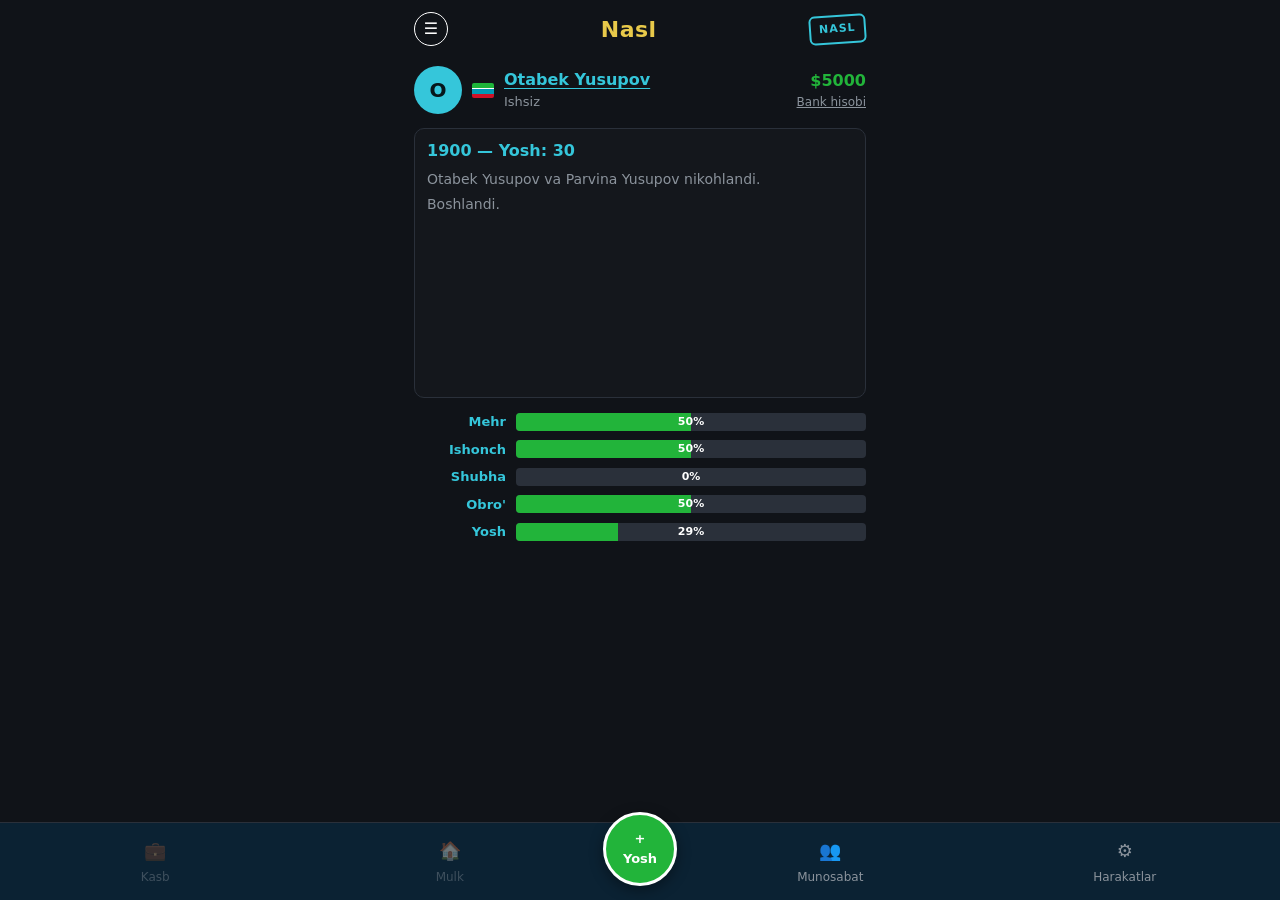
==== commit 60bd42b9: "Restyle method rows, sheet chrome, and settings into segmented groups style.css/ui_intimacy.js: .usu" ====
--- a/index.html
+++ b/index.html
@@ -42,7 +42,10 @@
 
 <div id="sheet" class="yashirin">
   <div class="sheet-ichki">
-    <div class="sheet-bosh"><button id="sheetYopish">&times;</button></div>
+    <div class="sheet-bosh">
+      <span id="sheetNom" class="sheet-nom"></span>
+      <button id="sheetYopish">&times;</button>
+    </div>
     <div id="sheetTana"></div>
   </div>
 </div>
@@ -66,17 +69,6 @@
 let odamlarBolim = null; // null | "oila"
 let harakatBolim = null; // null | "sevgi"
 
-const yorliq = {
-  nikoh: "Nikoh", lesbian: "Ayollar orasidagi munosabat", xxx: "Ochiq mazmun",
-  matn: "Matn ochiqligi", olim: "O'lim", tasodif: "Tasodif", qiyinlik: "Qiyinlik"
-};
-const tanlov = {
-  nikoh: ["mono", "kop", "cheksiz"],
-  matn: ["ishora", "orta", "ochiq"],
-  tasodif: ["past", "orta", "yuqori"],
-  qiyinlik: ["yumshoq", "normal", "qattiq"]
-};
-
 function el(tag, matn, cls) {
   const e = document.createElement(tag);
   if (matn != null) e.textContent = matn;
@@ -164,11 +156,10 @@
   if (odamlarBolim === "oila") {
     const orqaga = el("button", "← Odamlar");
     orqaga.onclick = () => { odamlarBolim = null; renderSheet(); };
-    r.append(orqaga, el("h2", "Oila"));
+    r.append(orqaga);
     Nasl.familyView().forEach(f => odamQatori(f, r));
     return;
   }
-  r.append(el("h2", "Odamlar"));
   const oilaTugma = el("button", "Oila →");
   oilaTugma.onclick = () => { odamlarBolim = "oila"; renderSheet(); };
   r.append(oilaTugma);
@@ -182,7 +173,7 @@
   const p = Nasl.person(tanlangan);
   const orqaga = el("button", "← Ro'yxatga");
   orqaga.onclick = () => { tanlangan = null; renderSheet(); };
-  r.append(orqaga, el("h2", Nasl.fullName(p)));
+  r.append(orqaga);
   const b = el("div", null, "blok");
   [
     ["Yosh", Nasl.age(p)],
@@ -225,29 +216,53 @@
   r.append(t);
 }
 
+function sozlamaQatorYarat(S, kalit, yorliqMatn, variantlar) {
+  const q = el("div", null, "sozlama-qator");
+  q.append(el("span", yorliqMatn, "sozlama-yorliq"));
+  const seg = el("div", null, "segment");
+  variantlar.forEach(([qiymat, matn]) => {
+    const b = el("button", matn);
+    if (S.settings[kalit] === qiymat) b.classList.add("faol");
+    b.onclick = () => { S.settings[kalit] = qiymat; Nasl.save(); renderSheet(); };
+    seg.append(b);
+  });
+  q.append(seg);
+  return q;
+}
+
+function sozlamaBolimi(nom, qatorlar) {
+  const bolim = el("div", null, "sozlama-bolim");
+  bolim.append(el("div", nom, "sozlama-bolim-nom"));
+  qatorlar.forEach(q => bolim.append(q));
+  return bolim;
+}
+
+const BOOL_VARIANT = [[false, "Yo'q"], [true, "Ha"]];
+
 function sozlamalarEkran(r, S) {
-  r.append(el("h2", "Sozlamalar"));
-  const b = el("div", null, "blok");
-  for (const [k, v] of Object.entries(S.settings)) {
-    if (!(k in yorliq)) continue;
-    const q = el("div", null, "sozlama");
-    q.append(el("span", yorliq[k]));
-    if (typeof v === "boolean") {
-      const t = el("button", v ? "Yoqilgan" : "O'chiq");
-      t.onclick = () => { S.settings[k] = !v; Nasl.save(); renderSheet(); };
-      q.append(t);
-    } else {
-      const s = document.createElement("select");
-      (tanlov[k] || [v]).forEach(o => { const op = el("option", o); op.value = o; if (o === v) op.selected = true; s.append(op); });
-      s.onchange = () => { S.settings[k] = s.value; Nasl.save(); };
-      q.append(s);
-    }
-    b.append(q);
-  }
-  r.append(b);
+  r.append(sozlamaBolimi("Nikoh", [
+    sozlamaQatorYarat(S, "nikoh", "Nikoh", [["mono", "Mono"], ["kop", "Ko'p"], ["cheksiz", "Cheksiz"]]),
+    sozlamaQatorYarat(S, "lesbian", "Lesbian", BOOL_VARIANT),
+  ]));
+
+  const kontentBolim = sozlamaBolimi("Kontent", [
+    sozlamaQatorYarat(S, "xxx", "XXX kasblar", BOOL_VARIANT),
+    sozlamaQatorYarat(S, "matn", "Matn", [["ishora", "Ishora"], ["orta", "O'rta"], ["ochiq", "Ochiq"]]),
+  ]);
   const extraSozlamalar = el("div"); extraSozlamalar.id = "extra-sozlamalar";
-  r.append(extraSozlamalar);
+  kontentBolim.append(extraSozlamalar);
+  r.append(kontentBolim);
   if (window.extraSozlamalarniChiz) window.extraSozlamalarniChiz(extraSozlamalar, S);
+
+  r.append(sozlamaBolimi("O'yin", [
+    sozlamaQatorYarat(S, "olim", "O'lim", BOOL_VARIANT),
+    sozlamaQatorYarat(S, "tasodif", "Tasodif", [["past", "Past"], ["orta", "O'rta"], ["yuqori", "Yuqori"]]),
+  ]));
+
+  r.append(sozlamaBolimi("Qiyinlik", [
+    sozlamaQatorYarat(S, "qiyinlik", "Qiyinlik", [["yumshoq", "Yumshoq"], ["normal", "Normal"], ["qattiq", "Qattiq"]]),
+  ]));
+
   const ta = document.createElement("textarea"); ta.className = "yashirin";
   const e = el("button", "Eksport"); e.onclick = () => { ta.classList.remove("yashirin"); ta.value = Nasl.exportJSON(); };
   const i = el("button", "Import");
@@ -259,7 +274,6 @@
 }
 
 function yangiEkran(r) {
-  r.append(el("h2", "Yangi o'yin"));
   r.append(el("p", "Joriy saqlash o'chiriladi."));
   const t = el("button", "Boshlash");
   t.onclick = () => { Nasl.newGame(); ekranSheet = null; tanlangan = null; render(); };
@@ -272,7 +286,7 @@
   if (harakatBolim === "sevgi") {
     const orqaga = el("button", "← Harakatlar");
     orqaga.onclick = () => { harakatBolim = null; renderSheet(); };
-    r.append(orqaga, el("h2", "Sevgi"));
+    r.append(orqaga);
     const tanishish = el("button", "Tanishish");
     const shuYilTanishgan = S.flags.tanishishYili === S.year;
     tanishish.disabled = shuYilTanishgan;
@@ -281,7 +295,6 @@
     r.append(tanishish);
     return;
   }
-  r.append(el("h2", "Harakatlar"));
   HARAKAT_BOLIMLAR.forEach(nom => {
     const b = el("button", nom, "usul");
     if (nom === "Sevgi") b.onclick = () => { harakatBolim = "sevgi"; renderSheet(); };
@@ -290,10 +303,22 @@
   });
 }
 
+function sheetNomini() {
+  if (ekranSheet === "odamlar") {
+    if (tanlangan != null) return Nasl.fullName(Nasl.person(tanlangan));
+    return odamlarBolim === "oila" ? "Oila" : "Odamlar";
+  }
+  if (ekranSheet === "sozlamalar") return "Sozlamalar";
+  if (ekranSheet === "yangi") return "Yangi o'yin";
+  if (ekranSheet === "harakatlar") return harakatBolim === "sevgi" ? "Sevgi" : "Harakatlar";
+  return "";
+}
+
 function renderSheet() {
   const sheet = $("sheet");
   if (!ekranSheet) { sheet.classList.add("yashirin"); return; }
   sheet.classList.remove("yashirin");
+  $("sheetNom").textContent = sheetNomini();
   const r = $("sheetTana"); r.innerHTML = "";
   const S = Nasl.state;
   if (ekranSheet === "odamlar") (tanlangan != null ? kartochka(r, S) : odamlarEkran(r));
--- a/style.css
+++ b/style.css
@@ -122,26 +122,25 @@
 }
 .yosh-doira:disabled { opacity: .5; cursor: not-allowed; }
 
-/* f) pastdan chiqadigan sheet */
+/* f) sheet: ekranni to'liq qoplaydi, yuqorida o'z sarlavhasi */
 #sheet {
-  position: fixed; inset: 0; background: rgba(16,19,24,.7); z-index: 30;
-  align-items: flex-end; justify-content: center;
+  position: absolute; inset: 0; background: var(--fon); z-index: 30;
+  flex-direction: column;
 }
 #sheet:not(.yashirin) { display: flex; }
 .sheet-ichki {
-  background: var(--fon); width: 100%; max-width: 480px; max-height: 85vh;
-  border-radius: 16px 16px 0 0; border: 1px solid var(--chegara); border-bottom: none;
-  display: flex; flex-direction: column; overflow: hidden;
+  display: flex; flex-direction: column; height: 100%; min-height: 0;
 }
 .sheet-bosh {
-  display: flex; justify-content: flex-end; padding: 8px 10px;
-  border-bottom: 1px solid var(--chegara);
-}
+  display: flex; align-items: center; justify-content: space-between;
+  padding: 14px; border-bottom: 1px solid var(--chegara); flex-shrink: 0;
+}
+.sheet-nom { font-weight: 700; color: var(--aksent); font-size: 17px; }
 .sheet-bosh button {
   background: none; border: none; color: var(--matn); font-size: 22px;
   cursor: pointer; line-height: 1; padding: 4px 8px;
 }
-#sheetTana { overflow-y: auto; padding: 14px; }
+#sheetTana { flex: 1; min-height: 0; overflow-y: auto; padding: 14px; }
 
 /* eski umumiy uslublar */
 .blok { border: 1px solid var(--chegara); padding: 12px; margin-bottom: 12px; }
@@ -165,14 +164,41 @@
 .bar i { display: block; height: 100%; background: var(--aksent); }
 .yashirin { display: none; }
 .sozlama { display: flex; justify-content: space-between; align-items: center; padding: 6px 0; gap: 8px; }
+.sozlama-bolim { margin-bottom: 20px; }
+.sozlama-bolim-nom {
+  color: var(--aksent); font-weight: 700; font-size: 12px;
+  text-transform: uppercase; letter-spacing: .6px; margin-bottom: 4px;
+}
+.sozlama-qator {
+  display: flex; justify-content: space-between; align-items: center;
+  padding: 10px 0; border-bottom: 1px solid var(--chegara); gap: 10px;
+}
+.sozlama-qator:last-child { border-bottom: none; }
+.sozlama-yorliq { font-size: 14px; }
+.segment {
+  display: flex; border: 1px solid var(--chegara); border-radius: 8px;
+  overflow: hidden; flex-shrink: 0;
+}
+.segment button {
+  background: none; border: none; border-right: 1px solid var(--chegara);
+  color: var(--matn); padding: 6px 10px; font-size: 12px; cursor: pointer;
+}
+.segment button:last-child { border-right: none; }
+.segment button.faol { background: var(--aksent); color: #06161a; font-weight: 700; }
 select, textarea {
   background: #1c2027; color: var(--matn); border: 1px solid var(--chegara);
   padding: 6px; font: inherit;
 }
 textarea { width: 100%; height: 90px; }
 .usul {
-  display: block; width: 100%; text-align: left; margin-bottom: 6px;
-}
+  display: flex; justify-content: space-between; align-items: center;
+  width: 100%; text-align: left; padding: 13px 14px;
+  border: none; border-bottom: 1px solid #1b1f26; background: none;
+}
+.usul:hover:not(:disabled) { background: #16191f; border-color: #1b1f26; }
+.usul:disabled { opacity: .4; }
+.usul b { font-weight: 600; }
+.usul small { color: var(--kulrang); font-size: 11px; white-space: nowrap; margin-left: 10px; }
 #voqea {
   position: fixed; inset: 0; background: rgba(16, 19, 24, .92);
   align-items: center; justify-content: center; padding: 16px; z-index: 40;
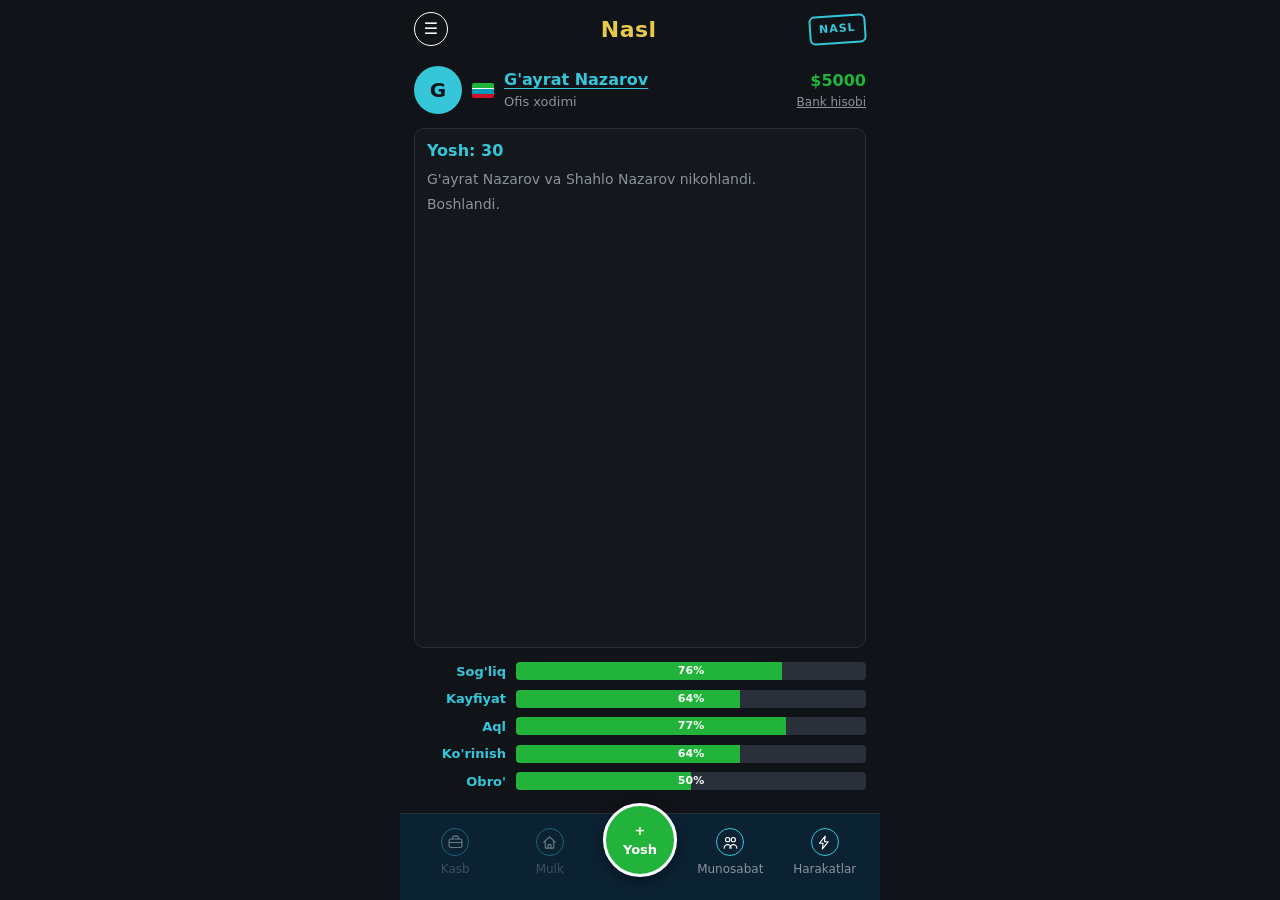
==== commit a88c68bf: "Add player stats, jobs, event cooldowns, and a full-height layout engine.js/balance.json: - newGame(" ====
--- a/index.html
+++ b/index.html
@@ -22,23 +22,50 @@
 
   <section id="statlar"></section>
 
+  <nav id="harakatPanel">
+    <button class="harakat-ustun" id="kasbTugma" disabled title="Hali mavjud emas">
+      <span class="ikon-doira">
+        <svg viewBox="0 0 24 24" width="17" height="17" fill="none" stroke="#fff" stroke-width="1.6" stroke-linecap="round" stroke-linejoin="round">
+          <rect x="3" y="7" width="18" height="12" rx="2"></rect>
+          <path d="M8 7V5a2 2 0 0 1 2-2h4a2 2 0 0 1 2 2v2"></path>
+          <path d="M3 12h18"></path>
+        </svg>
+      </span>
+      Kasb
+    </button>
+    <button class="harakat-ustun" id="mulkTugma" disabled title="Hali mavjud emas">
+      <span class="ikon-doira">
+        <svg viewBox="0 0 24 24" width="17" height="17" fill="none" stroke="#fff" stroke-width="1.6" stroke-linecap="round" stroke-linejoin="round">
+          <path d="M4 11.5 12 4l8 7.5"></path>
+          <path d="M6 10v9a1 1 0 0 0 1 1h10a1 1 0 0 0 1-1v-9"></path>
+          <path d="M10 20v-5h4v5"></path>
+        </svg>
+      </span>
+      Mulk
+    </button>
+    <button class="yosh-doira" id="yoshTugma">+ Yosh</button>
+    <button class="harakat-ustun" id="munosabatTugma">
+      <span class="ikon-doira">
+        <svg viewBox="0 0 24 24" width="17" height="17" fill="none" stroke="#fff" stroke-width="1.6" stroke-linecap="round" stroke-linejoin="round">
+          <circle cx="8" cy="8" r="3"></circle>
+          <circle cx="16" cy="8" r="3"></circle>
+          <path d="M3 20c0-3 2.5-5 5-5s5 2 5 5"></path>
+          <path d="M11 20c0-3 2.5-5 5-5s5 2 5 5"></path>
+        </svg>
+      </span>
+      Munosabat
+    </button>
+    <button class="harakat-ustun" id="harakatlarTugma">
+      <span class="ikon-doira">
+        <svg viewBox="0 0 24 24" width="17" height="17" fill="none" stroke="#fff" stroke-width="1.6" stroke-linecap="round" stroke-linejoin="round">
+          <path d="M13 3 5 13h5l-1 8 8-10h-5l1-8Z"></path>
+        </svg>
+      </span>
+      Harakatlar
+    </button>
+  </nav>
+
 </div>
-
-<nav id="harakatPanel">
-  <button class="harakat-ustun" id="kasbTugma" disabled title="Hali mavjud emas">
-    <span class="ikon">&#128188;</span>Kasb
-  </button>
-  <button class="harakat-ustun" id="mulkTugma" disabled title="Hali mavjud emas">
-    <span class="ikon">&#127968;</span>Mulk
-  </button>
-  <button class="yosh-doira" id="yoshTugma">+ Yosh</button>
-  <button class="harakat-ustun" id="munosabatTugma">
-    <span class="ikon">&#128101;</span>Munosabat
-  </button>
-  <button class="harakat-ustun" id="harakatlarTugma">
-    <span class="ikon">&#9881;</span>Harakatlar
-  </button>
-</nav>
 
 <div id="sheet" class="yashirin">
   <div class="sheet-ichki">
@@ -119,7 +146,7 @@
   }
   if (!yillar.length) { r.append(el("div", "Voqealar yo'q.", "lenta-matn")); return; }
   yillar.forEach(g => {
-    r.append(el("div", `${g.year} — Yosh: ${g.year - me.born}`, "lenta-sarlavha"));
+    r.append(el("div", `Yosh: ${g.year - me.born}`, "lenta-sarlavha"));
     g.matnlar.forEach(m => r.append(el("div", m, "lenta-matn")));
   });
   r.scrollTop = r.scrollHeight;
@@ -127,12 +154,12 @@
 
 function renderStatlar(S, B) {
   const r = $("statlar"); r.innerHTML = "";
-  const xotin = S.xotinId != null ? Nasl.person(S.xotinId) : null;
-  r.append(statQator("Mehr", (xotin && xotin.mehr) || 0, B.statMax));
-  r.append(statQator("Ishonch", (xotin && xotin.ishonch) || 0, B.statMax));
-  r.append(statQator("Shubha", (xotin && xotin.shubha) || 0, B.statMax));
+  const me = Nasl.person(S.playerId);
+  r.append(statQator("Sog'liq", me.health || 0, 100));
+  r.append(statQator("Kayfiyat", me.mood || 0, 100));
+  r.append(statQator("Aql", me.smarts || 0, 100));
+  r.append(statQator("Ko'rinish", me.looks || 0, 100));
   r.append(statQator("Obro'", S.honor, B.honorMax));
-  r.append(statQator("Yosh", Nasl.age(Nasl.person(S.playerId)), B.maxAge));
 }
 
 function holatMatni(p) {
--- a/style.css
+++ b/style.css
@@ -13,12 +13,15 @@
   font-family: system-ui, sans-serif; line-height: 1.5;
 }
 button { font: inherit; }
-#ilova { max-width: 480px; margin: 0 auto; padding-bottom: 96px; min-height: 100vh; }
+#ilova {
+  max-width: 480px; margin: 0 auto; height: 100vh;
+  display: flex; flex-direction: column; overflow: visible;
+}
 
 /* a) sarlavha */
 #sarlavha {
   display: flex; align-items: center; justify-content: space-between;
-  padding: 12px 14px;
+  padding: 12px 14px; flex-shrink: 0;
 }
 .doira-tugma {
   width: 34px; height: 34px; border-radius: 50%;
@@ -49,6 +52,7 @@
 /* b) ma'lumot qatori */
 #malumot {
   display: flex; align-items: center; gap: 10px; padding: 8px 14px 14px;
+  flex-shrink: 0;
 }
 .avatar {
   width: 48px; height: 48px; border-radius: 50%; background: var(--aksent);
@@ -72,7 +76,7 @@
 
 /* c) voqealar lentasi */
 #lenta {
-  height: 270px; overflow-y: auto; margin: 0 14px 14px;
+  flex: 1; min-height: 0; overflow-y: auto; margin: 0 14px 14px;
   border: 1px solid var(--chegara); border-radius: 10px; padding: 10px 12px;
   background: rgba(255,255,255,.015);
 }
@@ -81,7 +85,7 @@
 .lenta-matn { color: var(--kulrang); font-size: 14px; padding: 2px 0; }
 
 /* e) statlar */
-#statlar { padding: 0 14px 14px; }
+#statlar { padding: 0 14px 14px; flex-shrink: 0; }
 .stat-qator { display: flex; align-items: center; gap: 10px; margin-bottom: 8px; }
 .stat-yorliq {
   color: var(--aksent); font-weight: 700; width: 92px; text-align: right;
@@ -101,10 +105,10 @@
 
 /* d) harakat paneli */
 #harakatPanel {
-  position: fixed; left: 0; right: 0; bottom: 0; z-index: 15;
+  flex-shrink: 0; overflow: visible; z-index: 15;
   background: var(--panel); border-top: 1px solid var(--chegara);
   display: grid; grid-template-columns: 1fr 1fr auto 1fr 1fr;
-  align-items: center; padding: 6px 8px calc(6px + env(safe-area-inset-bottom, 0px));
+  align-items: center; padding: 6px 8px 14px;
 }
 .harakat-ustun {
   background: none; border: none; color: var(--kulrang);
@@ -112,7 +116,11 @@
   padding: 8px 2px; cursor: pointer; font-size: 12px;
 }
 .harakat-ustun:disabled { opacity: .4; cursor: not-allowed; }
-.harakat-ustun .ikon { font-size: 18px; }
+.ikon-doira {
+  width: 28px; height: 28px; border-radius: 50%;
+  border: 1.5px solid var(--aksent); display: flex;
+  align-items: center; justify-content: center; flex-shrink: 0;
+}
 .yosh-doira {
   width: 74px; height: 74px; border-radius: 50%;
   background: var(--yashil); border: 3px solid #fff; color: #fff;
@@ -209,4 +217,3 @@
   max-width: 480px; width: 100%; padding: 16px;
 }
 #voqea button { display: block; width: 100%; margin-top: 8px; text-align: left; }
-@media (max-width: 480px) { #ilova { padding-bottom: 92px; } }
